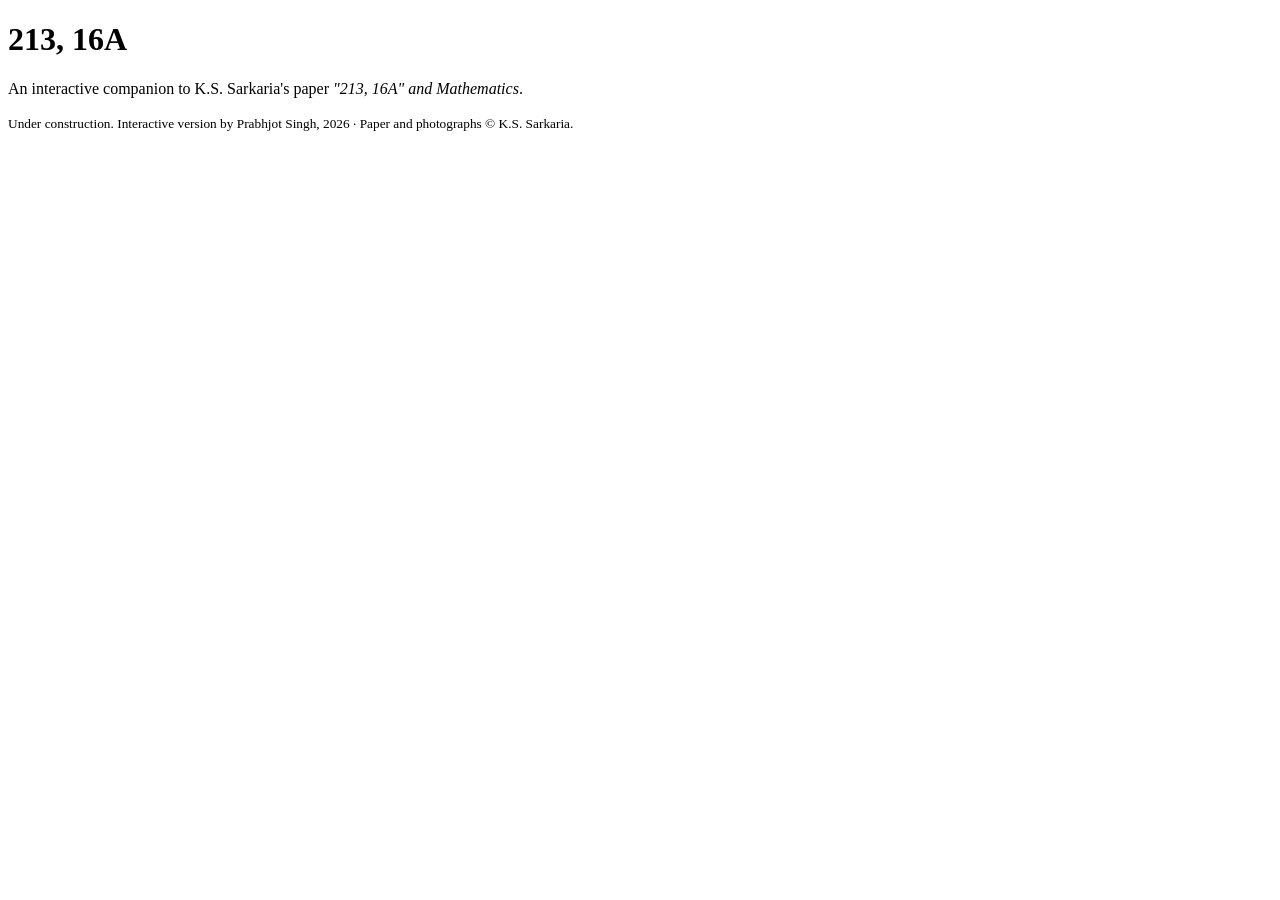
==== index.html @ 8a6ab175 "Initial scaffold for 213, 16A interactive tribute Placeholder index.html, MIT license with content c" ====
<!DOCTYPE html>
<html lang="en">
<head>
  <meta charset="UTF-8">
  <meta name="viewport" content="width=device-width, initial-scale=1.0">
  <title>213, 16A &mdash; A House of Mathematics</title>
  <meta name="description" content="An interactive tour of K.S. Sarkaria's paper '213, 16A' and Mathematics.">
</head>
<body>
  <h1>213, 16A</h1>
  <p>An interactive companion to K.S. Sarkaria's paper <em>"213, 16A" and Mathematics</em>.</p>
  <p><small>Under construction. Interactive version by Prabhjot Singh, 2026 &middot; Paper and photographs &copy; K.S. Sarkaria.</small></p>
</body>
</html>
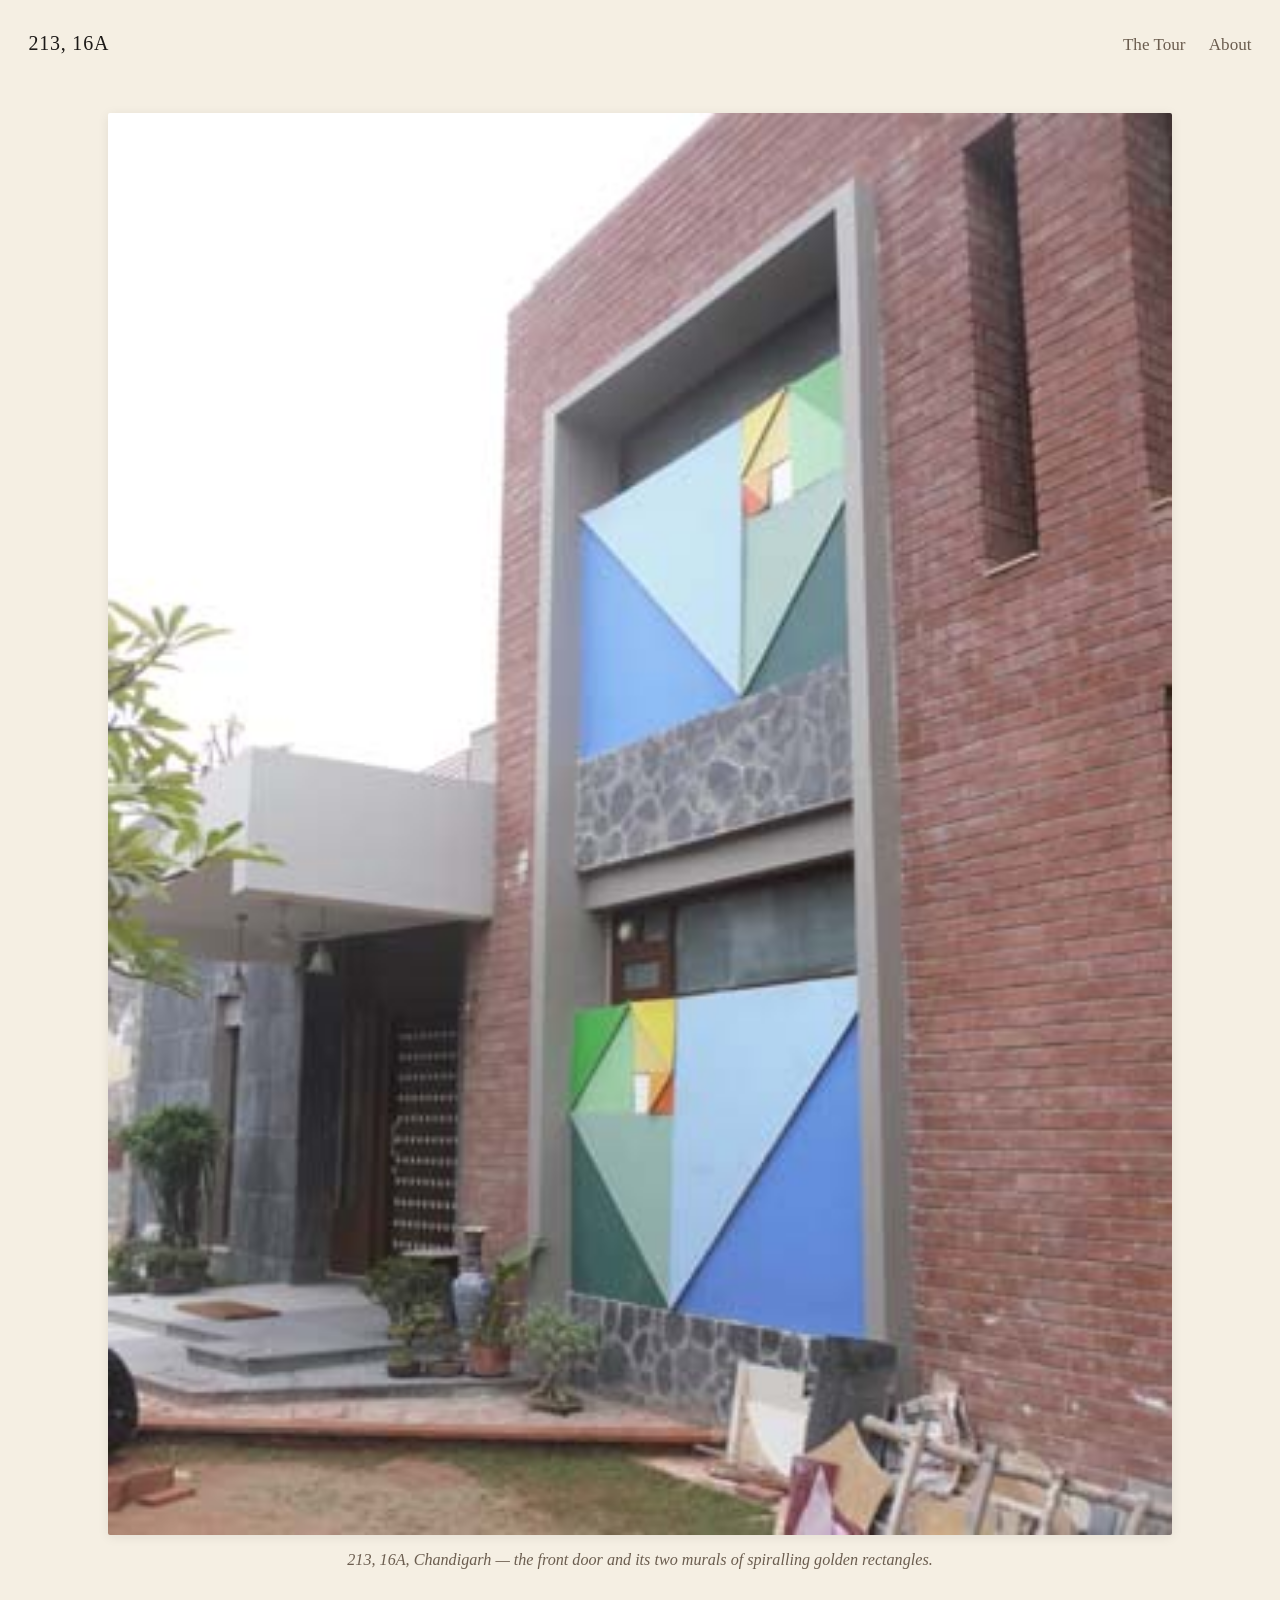
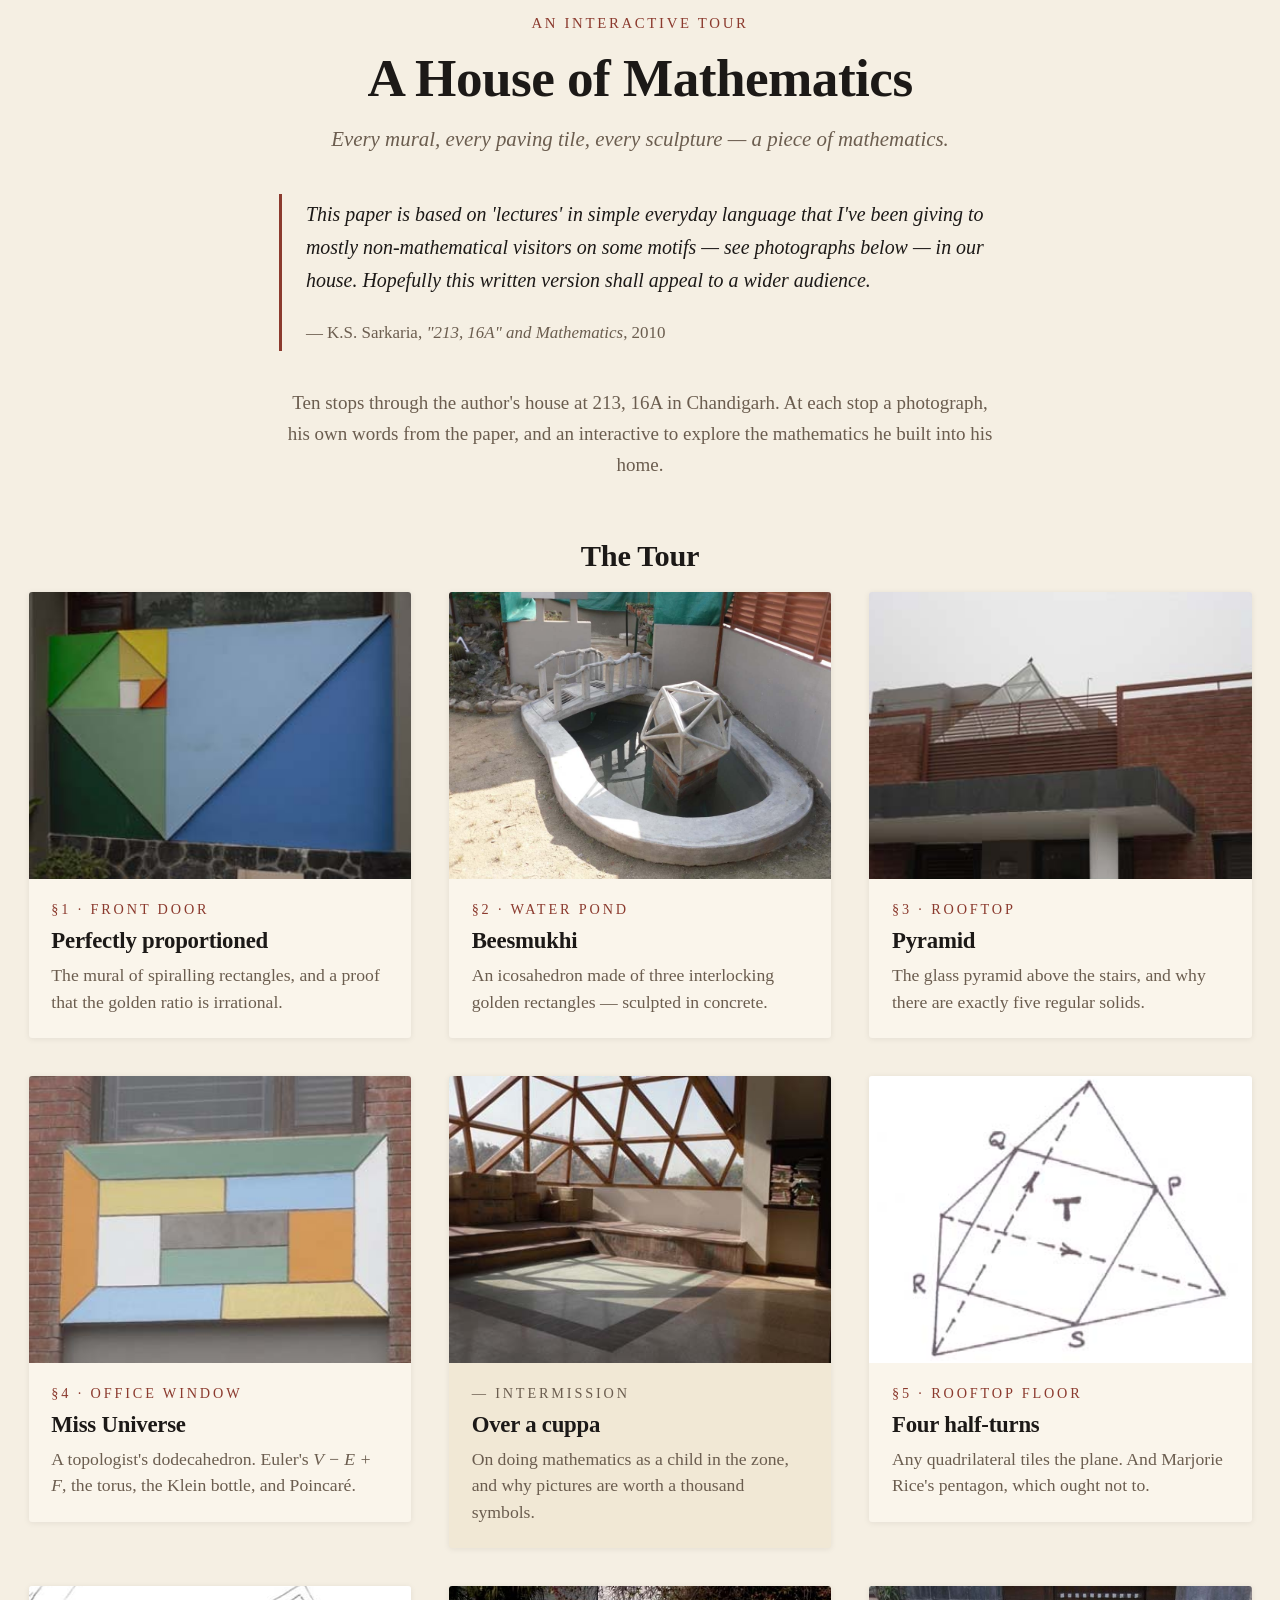
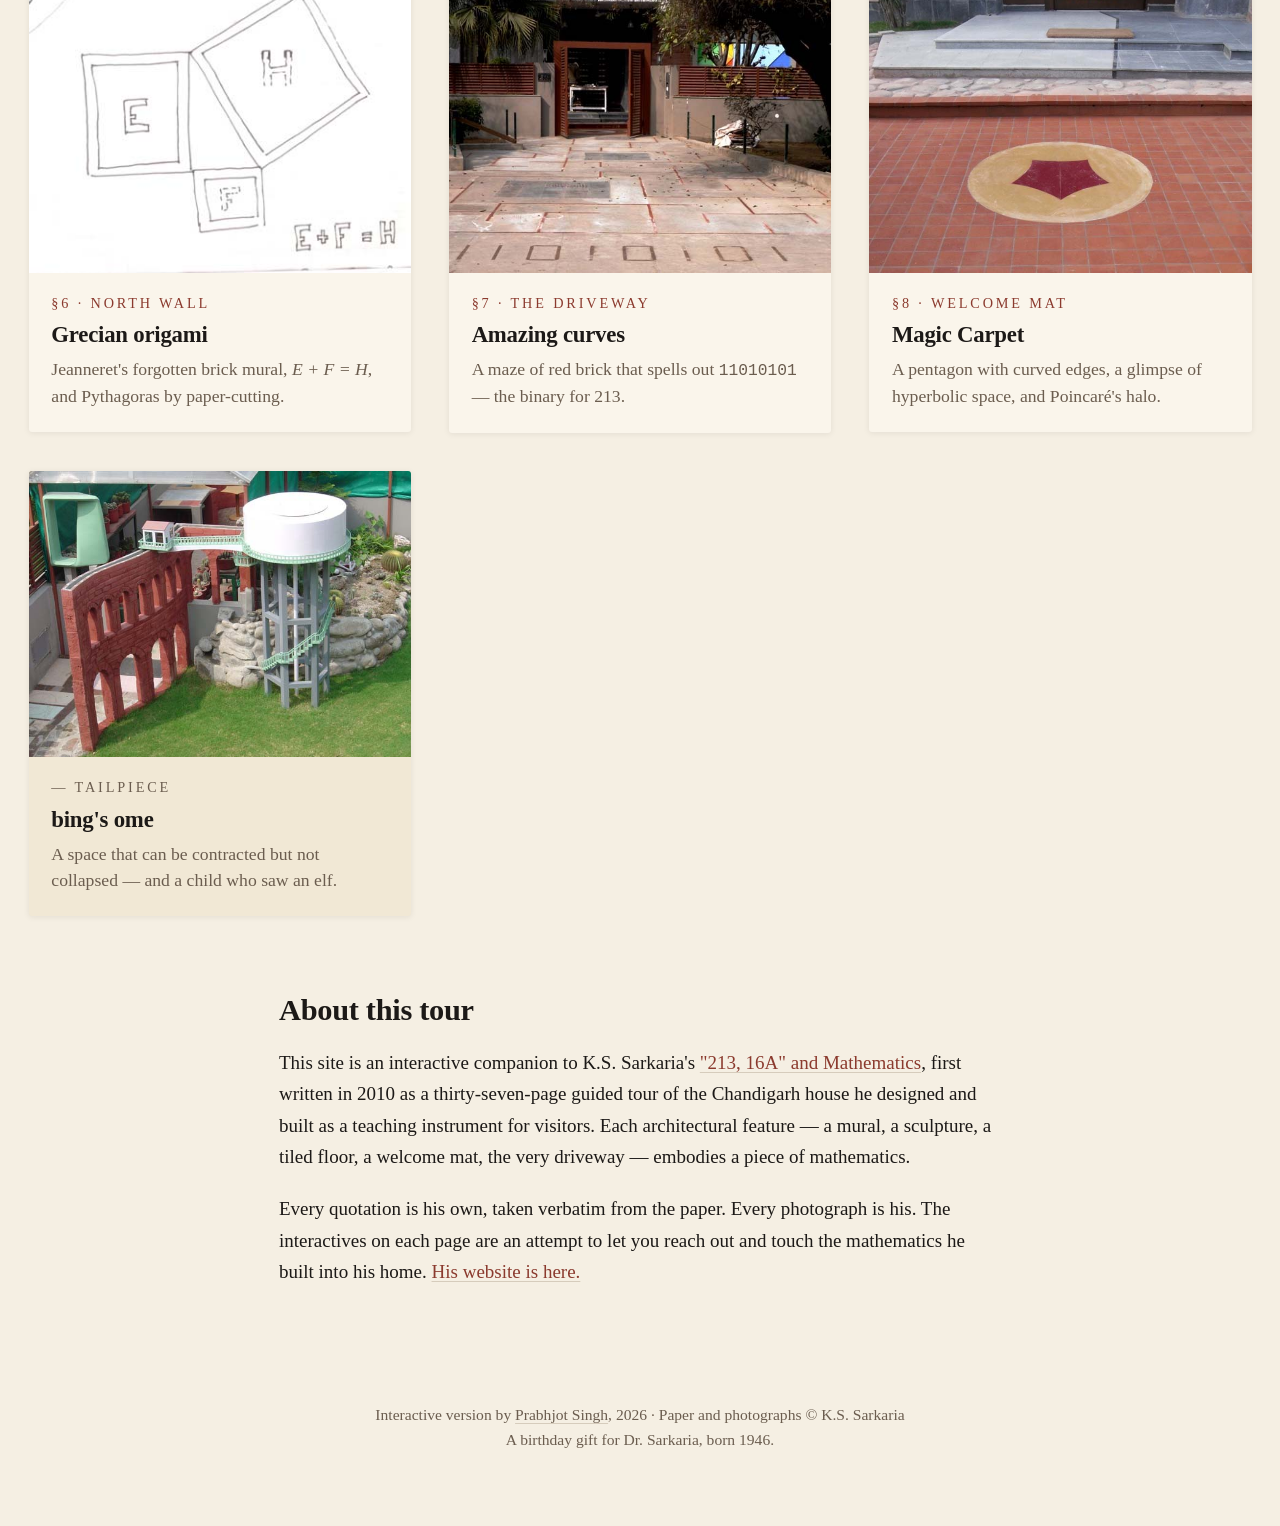
==== commit bca157a0: "Build landing page, CSS design system, and §1 Perfectly proportioned interactive - Warm paper aesthe" ====
--- a/index.html
+++ b/index.html
@@ -3,12 +3,170 @@
 <head>
   <meta charset="UTF-8">
   <meta name="viewport" content="width=device-width, initial-scale=1.0">
-  <title>213, 16A &mdash; A House of Mathematics</title>
-  <meta name="description" content="An interactive tour of K.S. Sarkaria's paper '213, 16A' and Mathematics.">
+  <title>213, 16A — A House of Mathematics</title>
+  <meta name="description" content="An interactive tour of K.S. Sarkaria's paper '213, 16A' and Mathematics, in which every feature of a house in Chandigarh embodies a piece of mathematics.">
+  <link rel="stylesheet" href="assets/css/site.css">
 </head>
 <body>
-  <h1>213, 16A</h1>
-  <p>An interactive companion to K.S. Sarkaria's paper <em>"213, 16A" and Mathematics</em>.</p>
-  <p><small>Under construction. Interactive version by Prabhjot Singh, 2026 &middot; Paper and photographs &copy; K.S. Sarkaria.</small></p>
+  <header class="site-header">
+    <a class="brand" href="index.html">213, 16A</a>
+    <nav>
+      <a href="#stops">The Tour</a>
+      <a href="#about">About</a>
+    </nav>
+  </header>
+
+  <main>
+    <section class="hero">
+      <figure>
+        <img src="assets/photos/213-001-000.jpg" alt="The front facade of 213, 16A — tall red-brick walls with two mural panels of blue, green, and ochre rectangles spiralling inwards in golden-ratio proportion.">
+        <figcaption>213, 16A, Chandigarh — the front door and its two murals of spiralling golden rectangles.</figcaption>
+      </figure>
+    </section>
+
+    <section class="tour-intro">
+      <p class="eyebrow">An interactive tour</p>
+      <h1>A House of Mathematics</h1>
+      <p class="subtitle">Every mural, every paving tile, every sculpture — a piece of mathematics.</p>
+
+      <blockquote>
+        <p>This paper is based on 'lectures' in simple everyday language that I've been giving to mostly non-mathematical visitors on some motifs — see photographs below — in our house. Hopefully this written version shall appeal to a wider audience.</p>
+        <cite>K.S. Sarkaria, <em>"213, 16A" and Mathematics</em>, 2010</cite>
+      </blockquote>
+
+      <p class="muted">Ten stops through the author's house at 213, 16A in Chandigarh. At each stop a photograph, his own words from the paper, and an interactive to explore the mathematics he built into his home.</p>
+    </section>
+
+    <h2 id="stops" class="center" style="margin-top:3rem;">The Tour</h2>
+
+    <ol class="tour-stops">
+      <li>
+        <a class="tour-stop" href="mural.html">
+          <img class="thumb" src="assets/photos/213-001-001.jpg" alt="" loading="lazy">
+          <div class="body">
+            <div class="stop-num">§1 · Front door</div>
+            <h3>Perfectly proportioned</h3>
+            <p>The mural of spiralling rectangles, and a proof that the golden ratio is irrational.</p>
+          </div>
+        </a>
+      </li>
+
+      <li>
+        <a class="tour-stop" href="beesmukhi.html">
+          <img class="thumb" src="assets/photos/213-003-006.jpg" alt="" loading="lazy">
+          <div class="body">
+            <div class="stop-num">§2 · Water pond</div>
+            <h3>Beesmukhi</h3>
+            <p>An icosahedron made of three interlocking golden rectangles — sculpted in concrete.</p>
+          </div>
+        </a>
+      </li>
+
+      <li>
+        <a class="tour-stop" href="pyramid.html">
+          <img class="thumb" src="assets/photos/213-005-010.jpg" alt="" loading="lazy">
+          <div class="body">
+            <div class="stop-num">§3 · Rooftop</div>
+            <h3>Pyramid</h3>
+            <p>The glass pyramid above the stairs, and why there are exactly five regular solids.</p>
+          </div>
+        </a>
+      </li>
+
+      <li>
+        <a class="tour-stop" href="eyes.html">
+          <img class="thumb" src="assets/photos/213-008-015.jpg" alt="" loading="lazy">
+          <div class="body">
+            <div class="stop-num">§4 · Office window</div>
+            <h3>Miss Universe</h3>
+            <p>A topologist's dodecahedron. Euler's <em>V − E + F</em>, the torus, the Klein bottle, and Poincaré.</p>
+          </div>
+        </a>
+      </li>
+
+      <li>
+        <a class="tour-stop intermission" href="intermission.html">
+          <img class="thumb" src="assets/photos/213-014-022.jpg" alt="" loading="lazy">
+          <div class="body">
+            <div class="stop-num">— Intermission</div>
+            <h3>Over a cuppa</h3>
+            <p>On doing mathematics as a child in the zone, and why pictures are worth a thousand symbols.</p>
+          </div>
+        </a>
+      </li>
+
+      <li>
+        <a class="tour-stop" href="fourhalfturns.html">
+          <img class="thumb" src="assets/photos/213-016-027.jpg" alt="" loading="lazy">
+          <div class="body">
+            <div class="stop-num">§5 · Rooftop floor</div>
+            <h3>Four half-turns</h3>
+            <p>Any quadrilateral tiles the plane. And Marjorie Rice's pentagon, which ought not to.</p>
+          </div>
+        </a>
+      </li>
+
+      <li>
+        <a class="tour-stop" href="grecianorigami.html">
+          <img class="thumb" src="assets/photos/213-018-032.jpg" alt="" loading="lazy">
+          <div class="body">
+            <div class="stop-num">§6 · North wall</div>
+            <h3>Grecian origami</h3>
+            <p>Jeanneret's forgotten brick mural, <em>E + F = H</em>, and Pythagoras by paper-cutting.</p>
+          </div>
+        </a>
+      </li>
+
+      <li>
+        <a class="tour-stop" href="amazingcurves.html">
+          <img class="thumb" src="assets/photos/213-022-039.jpg" alt="" loading="lazy">
+          <div class="body">
+            <div class="stop-num">§7 · The driveway</div>
+            <h3>Amazing curves</h3>
+            <p>A maze of red brick that spells out <span class="mono">11010101</span> — the binary for 213.</p>
+          </div>
+        </a>
+      </li>
+
+      <li>
+        <a class="tour-stop" href="magiccarpet.html">
+          <img class="thumb" src="assets/photos/213-026-047.jpg" alt="" loading="lazy">
+          <div class="body">
+            <div class="stop-num">§8 · Welcome mat</div>
+            <h3>Magic Carpet</h3>
+            <p>A pentagon with curved edges, a glimpse of hyperbolic space, and Poincaré's halo.</p>
+          </div>
+        </a>
+      </li>
+
+      <li>
+        <a class="tour-stop tailpiece" href="tailpiece.html">
+          <img class="thumb" src="assets/photos/213-033-063.jpg" alt="" loading="lazy">
+          <div class="body">
+            <div class="stop-num">— Tailpiece</div>
+            <h3>bing's ome</h3>
+            <p>A space that can be contracted but not collapsed — and a child who saw an elf.</p>
+          </div>
+        </a>
+      </li>
+    </ol>
+
+    <section id="about" class="prose" style="margin-top:4rem;">
+      <h2>About this tour</h2>
+      <p>
+        This site is an interactive companion to K.S. Sarkaria's <a href="https://kssarkaria.org/docs/213.pdf">"213, 16A" and Mathematics</a>, first written in 2010 as a thirty-seven-page guided tour of the Chandigarh house he designed and built as a teaching instrument for visitors. Each architectural feature — a mural, a sculpture, a tiled floor, a welcome mat, the very driveway — embodies a piece of mathematics.
+      </p>
+      <p>
+        Every quotation is his own, taken verbatim from the paper. Every photograph is his. The interactives on each page are an attempt to let you reach out and touch the mathematics he built into his home. <a href="https://kssarkaria.org/">His website is here.</a>
+      </p>
+    </section>
+  </main>
+
+  <footer class="site-footer">
+    <p>
+      Interactive version by <a href="https://github.com/prabhjot-singh/kssarkaria-213">Prabhjot Singh</a>, 2026 · Paper and photographs © K.S. Sarkaria<br>
+      A birthday gift for Dr. Sarkaria, born 1946.
+    </p>
+  </footer>
 </body>
 </html>
--- a/assets/css/site.css
+++ b/assets/css/site.css
@@ -0,0 +1,472 @@
+/* 213, 16A — design system
+   Warm paper aesthetic, no external font loads, no trackers. */
+
+:root {
+  --bg: #f5efe3;
+  --bg-raised: #faf5eb;
+  --ink: #1c1917;
+  --ink-muted: #6b5d4f;
+  --ink-faint: #a69684;
+  --brick: #8b3a2e;
+  --brick-dark: #6b2a21;
+  --mural-blue: #6b8ba8;
+  --mural-green: #7a9670;
+  --mural-ochre: #c9a55c;
+  --rule: #d6ccbc;
+  --rule-soft: #e8ddc8;
+  --shadow: rgba(28, 25, 23, 0.08);
+  --max-prose: 38rem;
+  --max-wide: 56rem;
+  --max-full: 72rem;
+}
+
+* { box-sizing: border-box; }
+
+html {
+  background: var(--bg);
+  color: var(--ink);
+  font-family: "Iowan Old Style", "Palatino Linotype", Palatino, "Book Antiqua", Georgia, serif;
+  font-feature-settings: "kern", "liga", "onum";
+  font-size: 18px;
+  line-height: 1.65;
+  text-rendering: optimizeLegibility;
+  -webkit-font-smoothing: antialiased;
+}
+
+@media (min-width: 800px) { html { font-size: 19px; } }
+
+body {
+  margin: 0;
+  min-height: 100vh;
+  display: flex;
+  flex-direction: column;
+}
+
+a {
+  color: var(--brick);
+  text-decoration: underline;
+  text-decoration-color: var(--rule);
+  text-decoration-thickness: 1px;
+  text-underline-offset: 3px;
+  transition: text-decoration-color 0.15s ease;
+}
+a:hover { text-decoration-color: var(--brick); }
+
+h1, h2, h3, h4 {
+  font-weight: 600;
+  line-height: 1.2;
+  letter-spacing: -0.01em;
+  color: var(--ink);
+}
+
+h1 { font-size: 2.4rem; margin: 0 0 0.4em; }
+h2 { font-size: 1.6rem; margin: 2em 0 0.6em; }
+h3 { font-size: 1.25rem; margin: 1.6em 0 0.4em; }
+
+p, ul, ol { margin: 0 0 1.1em; }
+em, i { font-style: italic; }
+strong, b { font-weight: 600; }
+
+small { color: var(--ink-muted); font-size: 0.85em; }
+
+/* Layout */
+.site-header {
+  padding: 1.4rem 1.5rem 0.8rem;
+  max-width: var(--max-full);
+  margin: 0 auto;
+  width: 100%;
+  display: flex;
+  justify-content: space-between;
+  align-items: baseline;
+  gap: 1rem;
+  flex-wrap: wrap;
+}
+.site-header .brand {
+  font-size: 1.05rem;
+  letter-spacing: 0.04em;
+  color: var(--ink);
+  text-decoration: none;
+  font-variant-numeric: oldstyle-nums;
+}
+.site-header .brand:hover { color: var(--brick); }
+.site-header nav {
+  font-size: 0.9rem;
+  color: var(--ink-muted);
+}
+.site-header nav a {
+  color: var(--ink-muted);
+  margin-left: 1rem;
+  text-decoration: none;
+}
+.site-header nav a:hover { color: var(--brick); }
+
+main {
+  flex: 1;
+  padding: 1rem 1.5rem 3rem;
+  max-width: var(--max-full);
+  margin: 0 auto;
+  width: 100%;
+}
+
+.prose {
+  max-width: var(--max-prose);
+  margin-left: auto;
+  margin-right: auto;
+}
+
+.wide {
+  max-width: var(--max-wide);
+  margin-left: auto;
+  margin-right: auto;
+}
+
+/* Hero */
+.hero {
+  margin: 1rem 0 2rem;
+}
+.hero figure {
+  margin: 0;
+  max-width: var(--max-wide);
+  margin-left: auto;
+  margin-right: auto;
+}
+.hero img {
+  width: 100%;
+  height: auto;
+  display: block;
+  border-radius: 2px;
+  box-shadow: 0 2px 12px var(--shadow);
+}
+.hero figcaption {
+  font-size: 0.85rem;
+  color: var(--ink-muted);
+  font-style: italic;
+  text-align: center;
+  margin-top: 0.6rem;
+}
+
+/* Section numbering / eyebrow */
+.eyebrow {
+  font-size: 0.78rem;
+  letter-spacing: 0.18em;
+  text-transform: uppercase;
+  color: var(--brick);
+  margin: 0 0 0.6rem;
+  font-variant-numeric: oldstyle-nums;
+}
+
+/* Blockquote — his voice */
+blockquote {
+  margin: 1.8em 0;
+  padding: 0.2em 0 0.2em 1.2em;
+  border-left: 3px solid var(--brick);
+  color: var(--ink);
+  font-style: italic;
+  font-size: 1.05em;
+}
+blockquote p:last-child { margin-bottom: 0; }
+blockquote cite {
+  display: block;
+  margin-top: 0.6em;
+  font-style: normal;
+  font-size: 0.85em;
+  color: var(--ink-muted);
+}
+blockquote cite::before { content: "— "; }
+
+/* Figures in body */
+figure.photo {
+  margin: 1.8em 0;
+  max-width: var(--max-wide);
+}
+figure.photo img {
+  width: 100%;
+  height: auto;
+  display: block;
+  border-radius: 2px;
+  box-shadow: 0 2px 10px var(--shadow);
+}
+figure.photo figcaption {
+  font-size: 0.85rem;
+  font-style: italic;
+  color: var(--ink-muted);
+  margin-top: 0.6rem;
+  text-align: center;
+}
+
+.photo-pair {
+  display: grid;
+  grid-template-columns: 1fr;
+  gap: 1.2rem;
+  margin: 1.8em 0;
+}
+@media (min-width: 640px) {
+  .photo-pair { grid-template-columns: 1fr 1fr; }
+}
+.photo-pair figure { margin: 0; }
+
+/* The Tour (index page) */
+.tour-intro {
+  max-width: var(--max-prose);
+  margin: 2rem auto 3rem;
+  text-align: center;
+}
+.tour-intro h1 {
+  font-size: 2.8rem;
+  margin-bottom: 0.2em;
+}
+.tour-intro .subtitle {
+  color: var(--ink-muted);
+  font-style: italic;
+  font-size: 1.1rem;
+  margin-bottom: 2rem;
+}
+.tour-intro blockquote {
+  text-align: left;
+}
+
+.tour-stops {
+  list-style: none;
+  padding: 0;
+  margin: 0;
+  max-width: var(--max-full);
+  display: grid;
+  grid-template-columns: 1fr;
+  gap: 1.5rem;
+}
+@media (min-width: 720px) {
+  .tour-stops { grid-template-columns: 1fr 1fr; gap: 2rem; }
+}
+@media (min-width: 1100px) {
+  .tour-stops { grid-template-columns: 1fr 1fr 1fr; }
+}
+
+.tour-stop {
+  display: flex;
+  flex-direction: column;
+  text-decoration: none;
+  color: var(--ink);
+  background: var(--bg-raised);
+  border-radius: 3px;
+  overflow: hidden;
+  box-shadow: 0 1px 6px var(--shadow);
+  transition: transform 0.2s ease, box-shadow 0.2s ease;
+}
+.tour-stop:hover {
+  transform: translateY(-2px);
+  box-shadow: 0 4px 16px var(--shadow);
+}
+.tour-stop .thumb {
+  width: 100%;
+  aspect-ratio: 4 / 3;
+  object-fit: cover;
+  display: block;
+  background: var(--rule-soft);
+}
+.tour-stop .body {
+  padding: 1rem 1.2rem 1.2rem;
+}
+.tour-stop .stop-num {
+  font-size: 0.75rem;
+  letter-spacing: 0.2em;
+  text-transform: uppercase;
+  color: var(--brick);
+  font-variant-numeric: oldstyle-nums;
+}
+.tour-stop h3 {
+  margin: 0.3rem 0 0.4rem;
+  font-size: 1.2rem;
+  color: var(--ink);
+}
+.tour-stop p {
+  font-size: 0.93rem;
+  color: var(--ink-muted);
+  line-height: 1.5;
+  margin: 0;
+}
+.tour-stop.intermission,
+.tour-stop.tailpiece {
+  background: #f1e8d5;
+}
+.tour-stop.intermission .stop-num,
+.tour-stop.tailpiece .stop-num {
+  color: var(--ink-muted);
+}
+
+/* Interactive area */
+.interactive {
+  max-width: var(--max-wide);
+  margin: 2.5rem auto;
+  padding: 1.2rem;
+  background: var(--bg-raised);
+  border: 1px solid var(--rule);
+  border-radius: 3px;
+}
+.interactive h2 {
+  margin-top: 0;
+  font-size: 1.1rem;
+  letter-spacing: 0.06em;
+  text-transform: uppercase;
+  color: var(--ink-muted);
+}
+.interactive .canvas-wrap {
+  width: 100%;
+  background: var(--bg);
+  border-radius: 2px;
+  overflow: hidden;
+}
+.interactive svg, .interactive canvas {
+  display: block;
+  width: 100%;
+  height: auto;
+}
+.controls {
+  margin-top: 1rem;
+  display: flex;
+  flex-wrap: wrap;
+  align-items: center;
+  gap: 1rem;
+}
+.controls label {
+  font-size: 0.9rem;
+  color: var(--ink-muted);
+  display: flex;
+  align-items: center;
+  gap: 0.5rem;
+}
+.controls input[type="range"] {
+  flex: 1;
+  min-width: 10rem;
+  accent-color: var(--brick);
+}
+.controls button {
+  font: inherit;
+  padding: 0.4rem 0.9rem;
+  background: var(--bg);
+  color: var(--ink);
+  border: 1px solid var(--rule);
+  border-radius: 3px;
+  cursor: pointer;
+  transition: all 0.15s ease;
+}
+.controls button:hover { background: var(--brick); color: var(--bg-raised); border-color: var(--brick); }
+.controls .readout {
+  font-variant-numeric: tabular-nums oldstyle-nums;
+  color: var(--ink);
+  font-weight: 600;
+}
+
+/* Math bits */
+.math { font-family: "Iowan Old Style", Georgia, serif; font-style: italic; }
+code, kbd, pre, .mono {
+  font-family: "IBM Plex Mono", ui-monospace, SFMono-Regular, Menlo, Consolas, monospace;
+  font-size: 0.92em;
+  font-style: normal;
+}
+
+/* Details/summary "his own words" */
+details.his-words {
+  margin: 2.5rem auto;
+  max-width: var(--max-prose);
+  border-top: 1px solid var(--rule);
+  padding-top: 1.2rem;
+}
+details.his-words summary {
+  cursor: pointer;
+  font-size: 0.9rem;
+  letter-spacing: 0.08em;
+  text-transform: uppercase;
+  color: var(--brick);
+  list-style: none;
+  display: inline-block;
+  margin-bottom: 1rem;
+}
+details.his-words summary::-webkit-details-marker { display: none; }
+details.his-words summary::before {
+  content: "▸ ";
+  transition: transform 0.2s ease;
+  display: inline-block;
+}
+details.his-words[open] summary::before { content: "▾ "; }
+details.his-words .content {
+  border-left: 2px solid var(--rule);
+  padding-left: 1.2rem;
+}
+
+/* Footer nav */
+.section-footer {
+  margin-top: 4rem;
+  padding-top: 2rem;
+  border-top: 1px solid var(--rule);
+  display: flex;
+  justify-content: space-between;
+  align-items: center;
+  gap: 1rem;
+  font-size: 0.95rem;
+}
+.section-footer a { text-decoration: none; }
+.section-footer .prev::before { content: "← "; }
+.section-footer .next::after { content: " →"; }
+.section-footer .tour-home {
+  color: var(--ink-muted);
+  font-size: 0.9rem;
+}
+
+.site-footer {
+  max-width: var(--max-full);
+  margin: 0 auto;
+  padding: 2rem 1.5rem 3rem;
+  font-size: 0.82rem;
+  color: var(--ink-muted);
+  text-align: center;
+  line-height: 1.6;
+}
+.site-footer a { color: var(--ink-muted); }
+.site-footer a:hover { color: var(--brick); }
+
+/* Floor-plan SVG on landing */
+.floor-plan {
+  max-width: var(--max-wide);
+  margin: 2rem auto;
+  display: block;
+}
+.floor-plan text {
+  font-family: inherit;
+  font-size: 13px;
+  fill: var(--ink);
+}
+.floor-plan .label-num {
+  fill: var(--brick);
+  font-weight: 600;
+  font-size: 14px;
+}
+.floor-plan .wall { stroke: var(--ink); stroke-width: 2; fill: none; }
+.floor-plan .ground { fill: var(--rule-soft); stroke: var(--ink-faint); stroke-width: 1; }
+.floor-plan .hotspot {
+  fill: var(--brick);
+  cursor: pointer;
+  transition: fill 0.2s ease, r 0.2s ease;
+}
+.floor-plan .hotspot:hover { fill: var(--brick-dark); }
+.floor-plan a:hover .hotspot { r: 12; }
+
+/* Utilities */
+.center { text-align: center; }
+.muted { color: var(--ink-muted); }
+.spacer { height: 3rem; }
+.noscript-warning {
+  background: #fff3cd;
+  border: 1px solid #ffe69c;
+  color: #664d03;
+  padding: 0.8rem 1rem;
+  border-radius: 3px;
+  font-size: 0.9rem;
+  margin-bottom: 1.5rem;
+}
+
+/* Print */
+@media print {
+  .site-header nav, .section-footer, .controls { display: none; }
+  html { background: white; }
+  .interactive { break-inside: avoid; }
+}
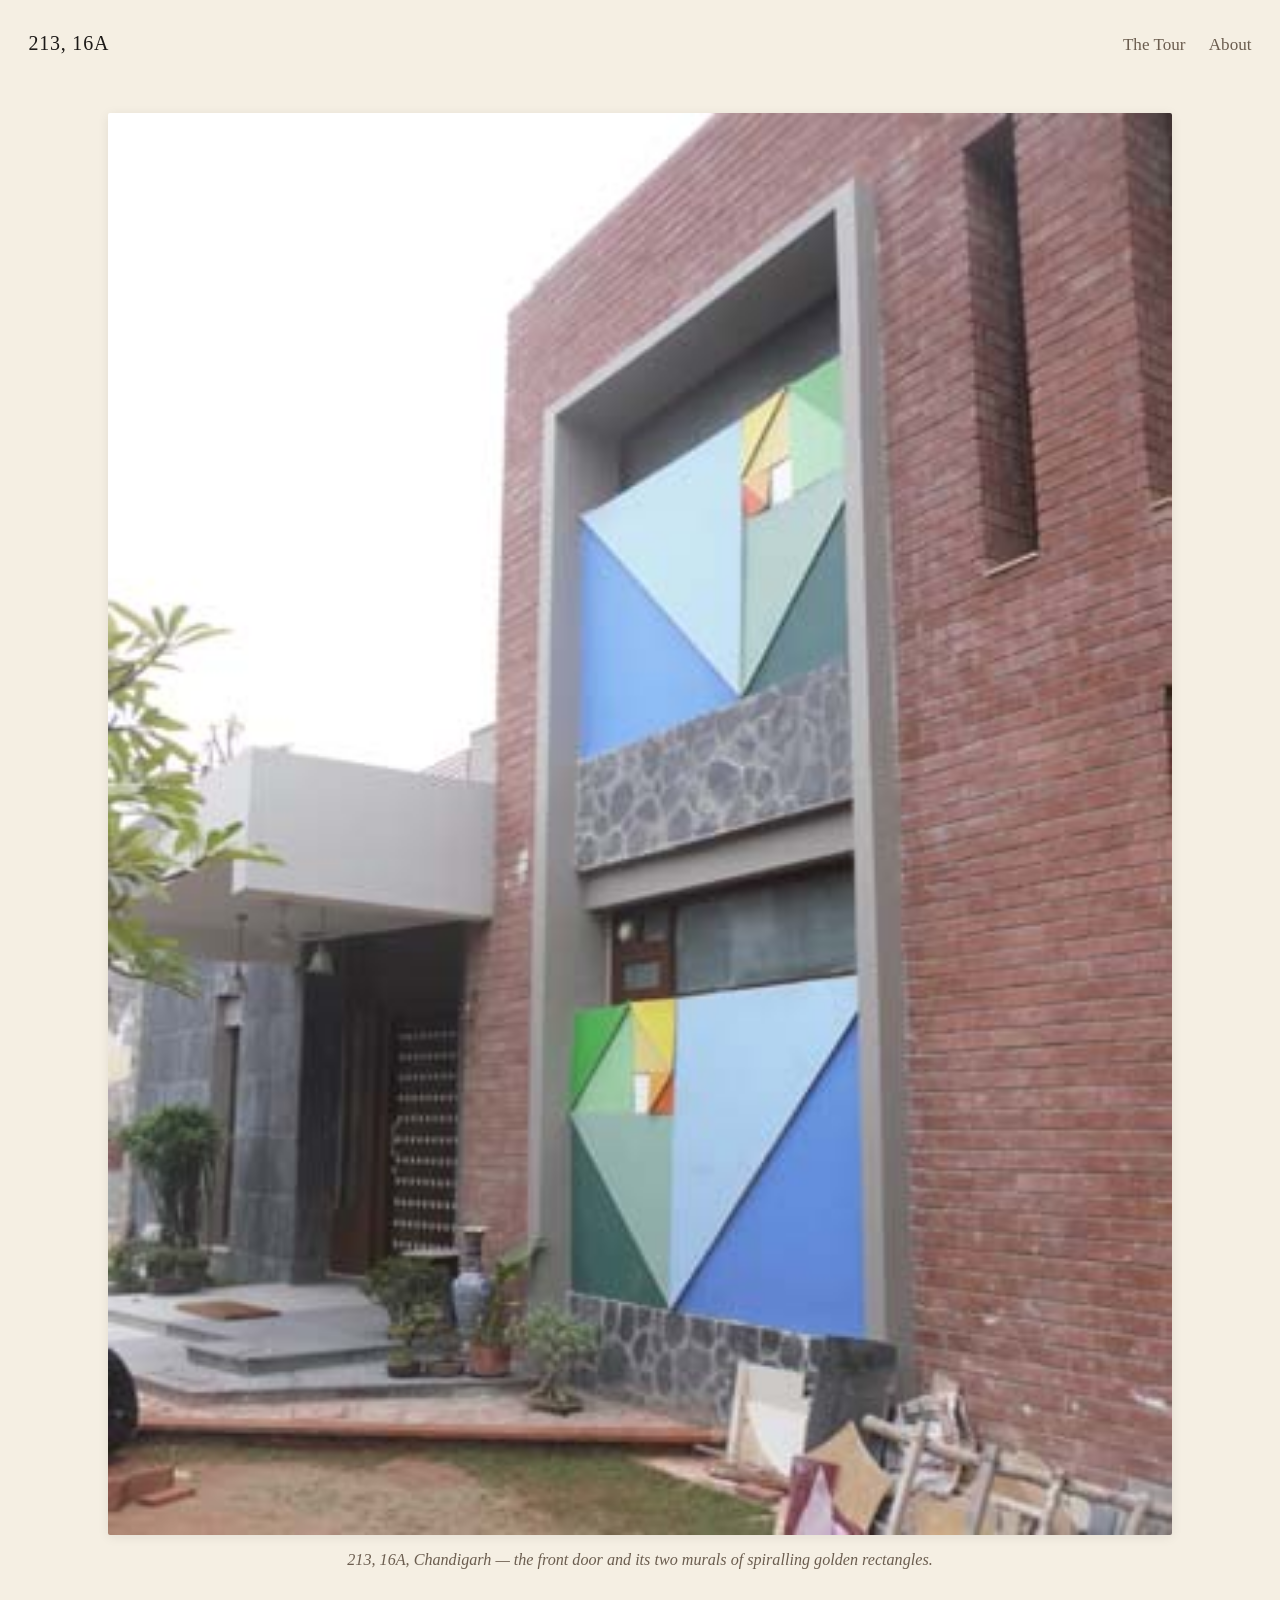
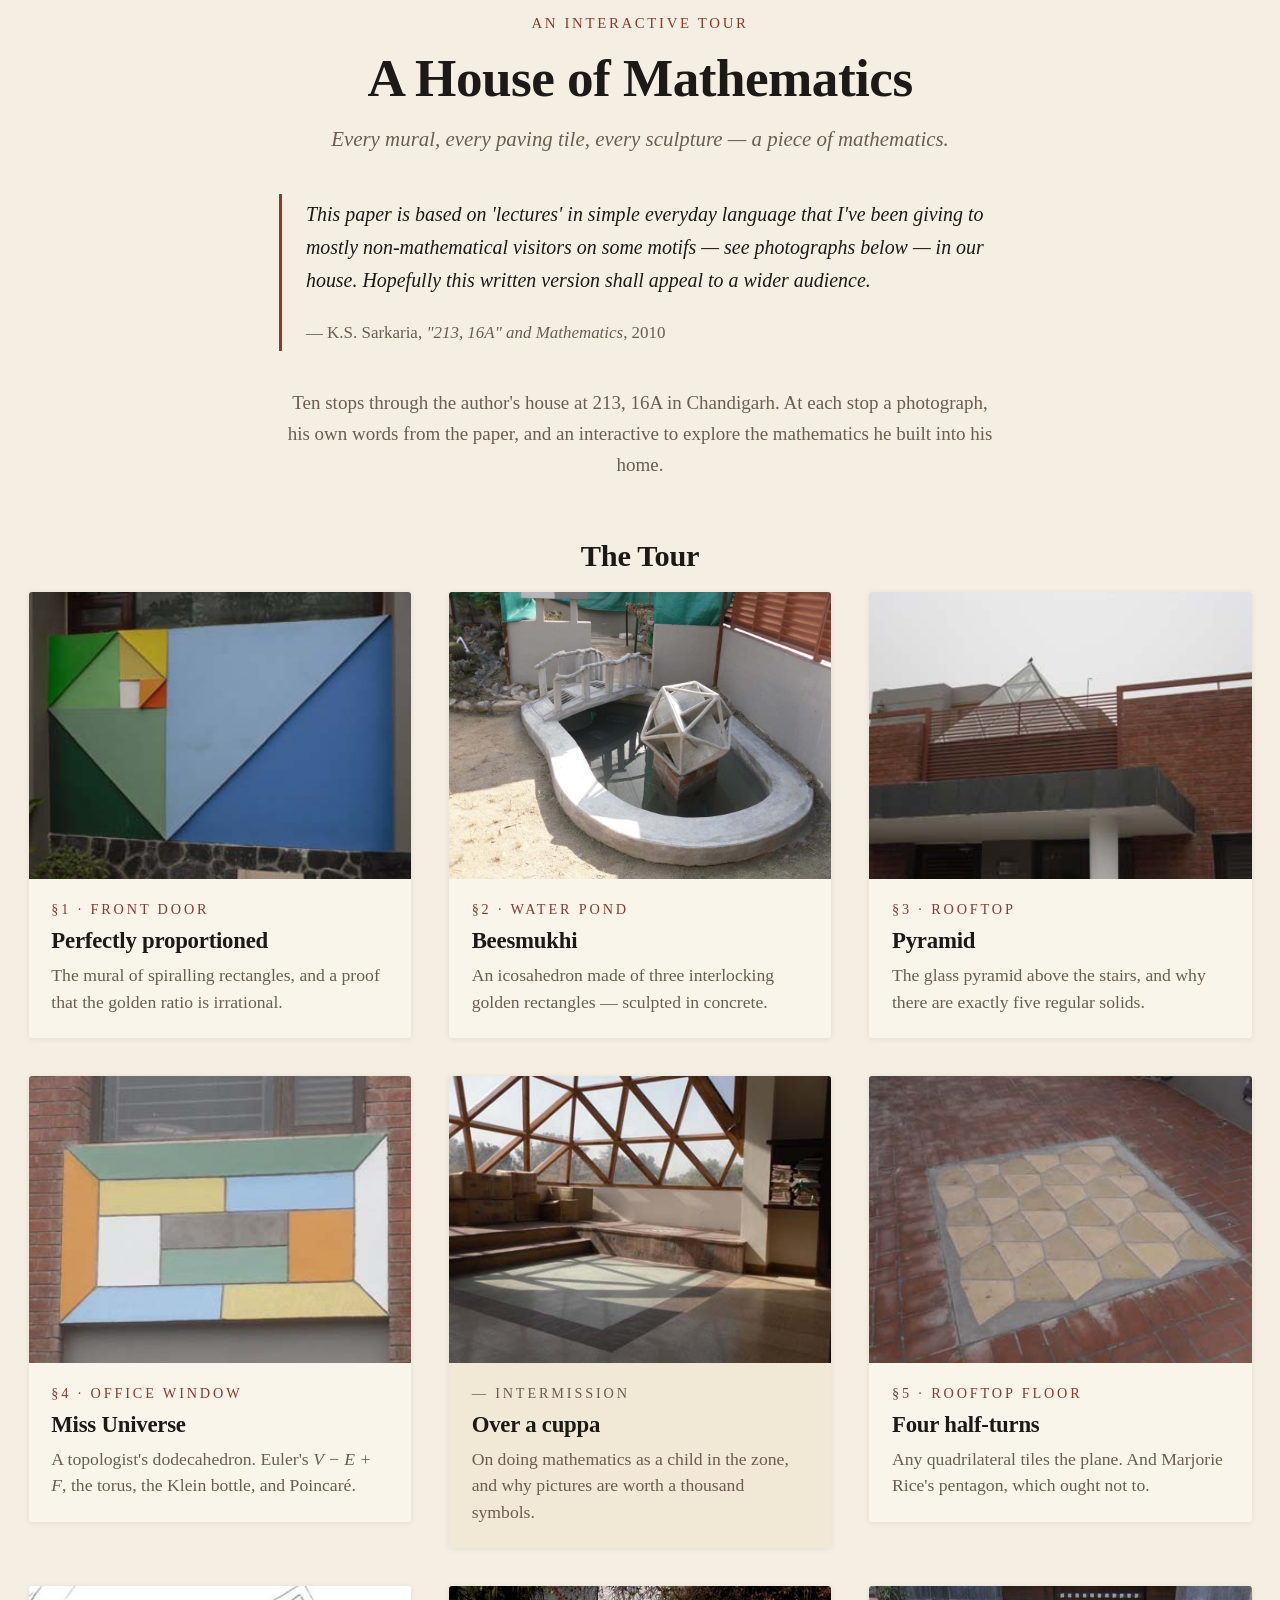
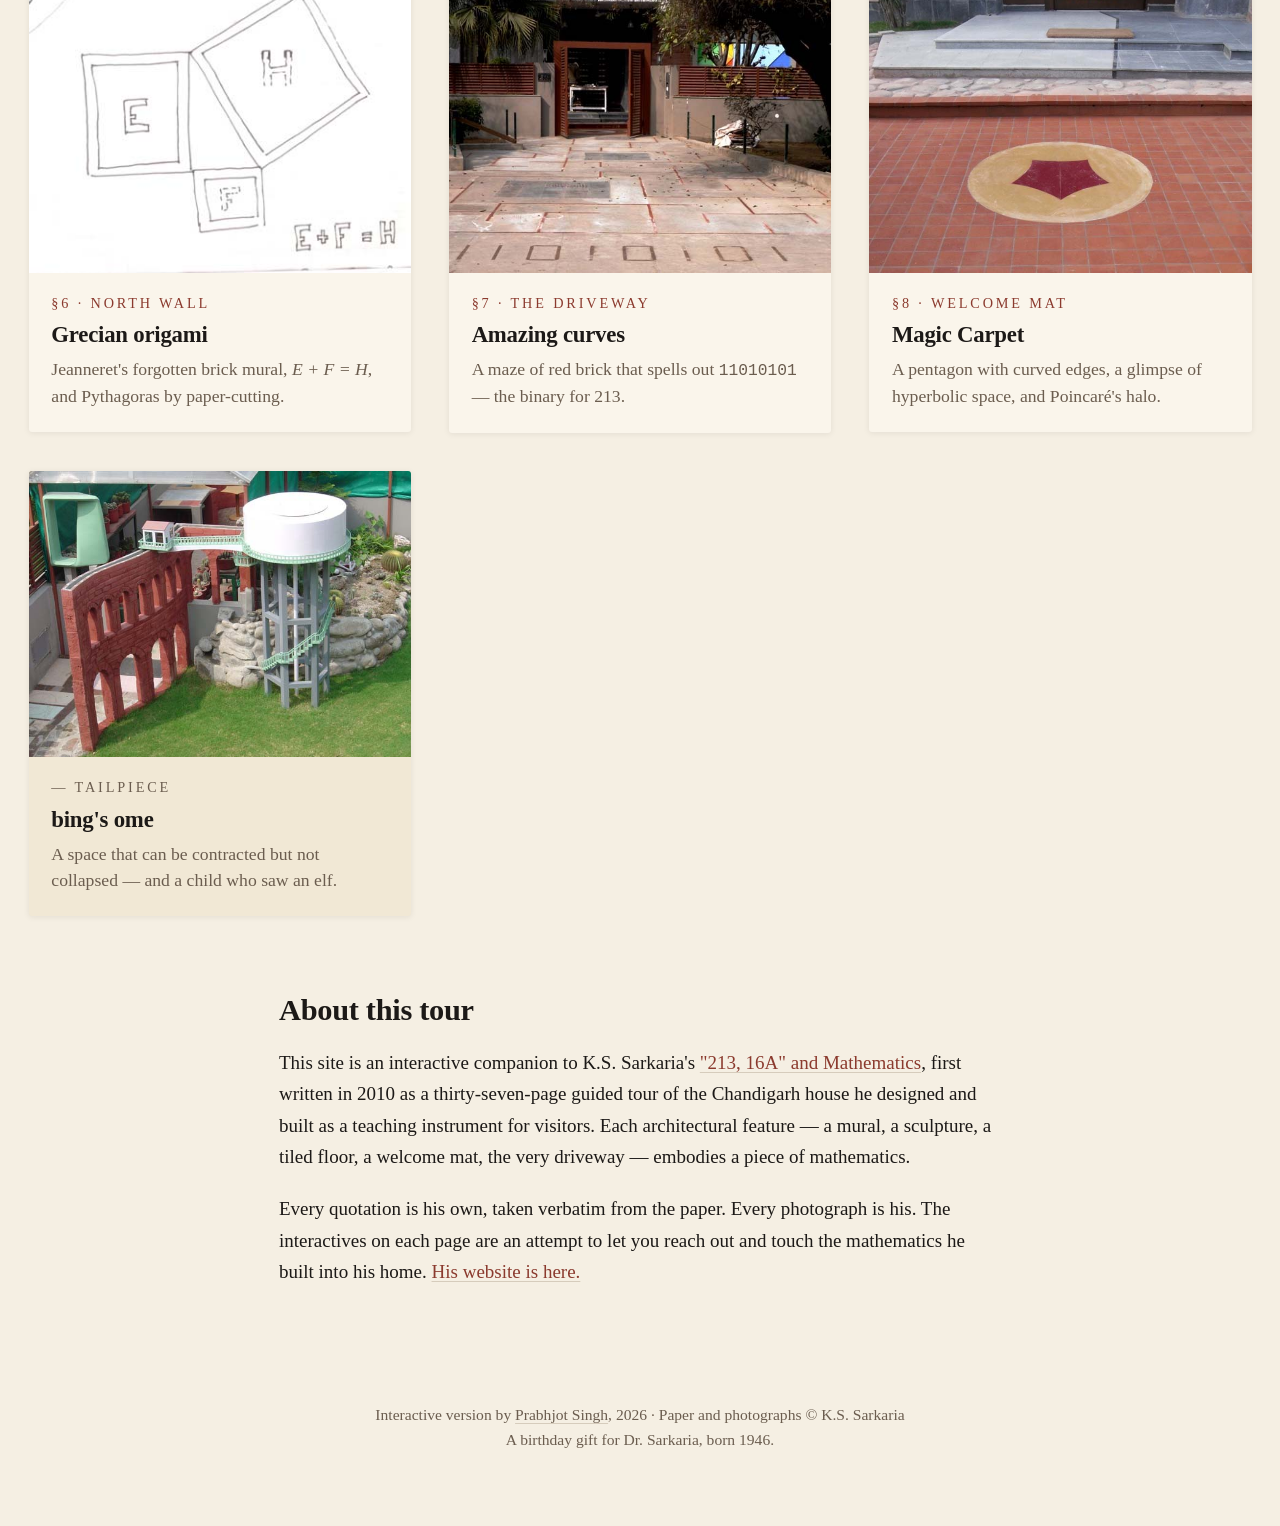
==== commit a5f6761a: "Use real rooftop tile photos for §5, clearer caption on tailpiece cave photo §5 hero swapped from a " ====
--- a/index.html
+++ b/index.html
@@ -97,7 +97,7 @@
 
       <li>
         <a class="tour-stop" href="fourhalfturns.html">
-          <img class="thumb" src="assets/photos/213-016-027.jpg" alt="" loading="lazy">
+          <img class="thumb" src="assets/photos/213-015-026.jpg" alt="" loading="lazy">
           <div class="body">
             <div class="stop-num">§5 · Rooftop floor</div>
             <h3>Four half-turns</h3>
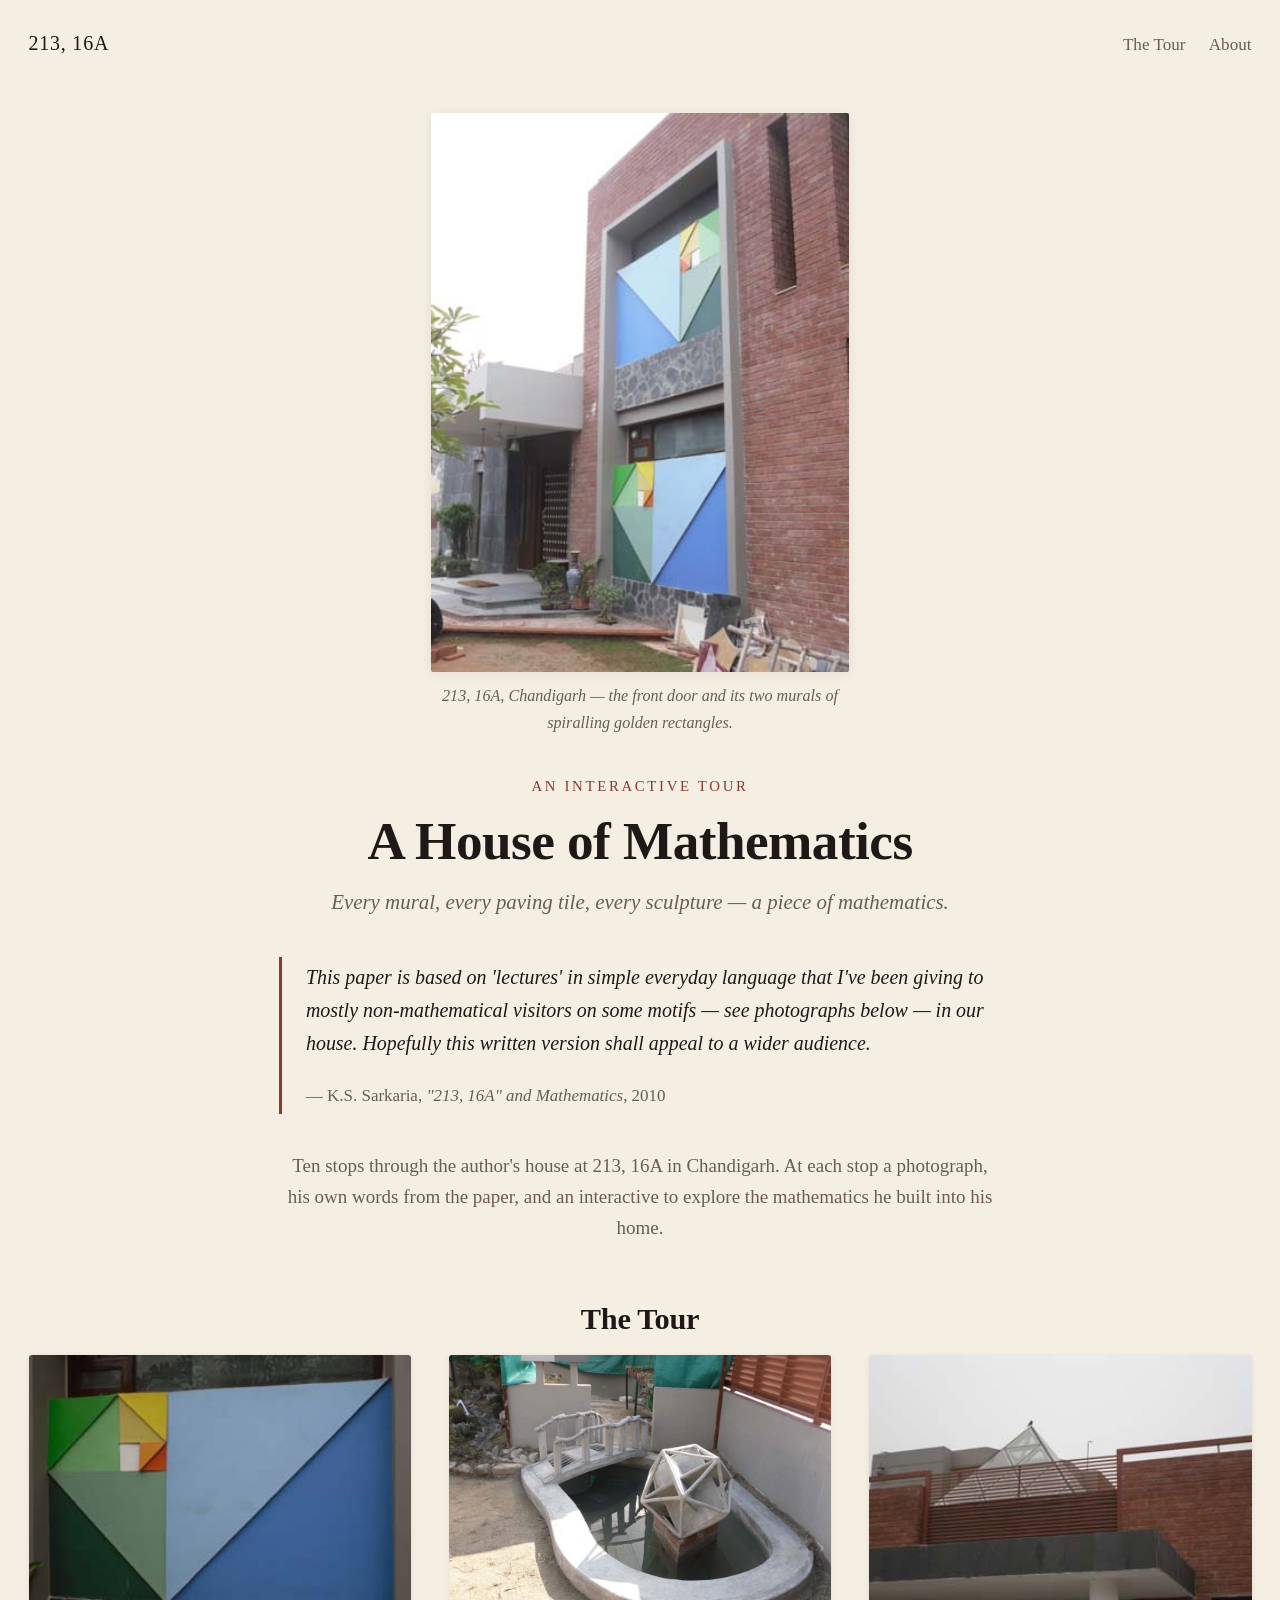
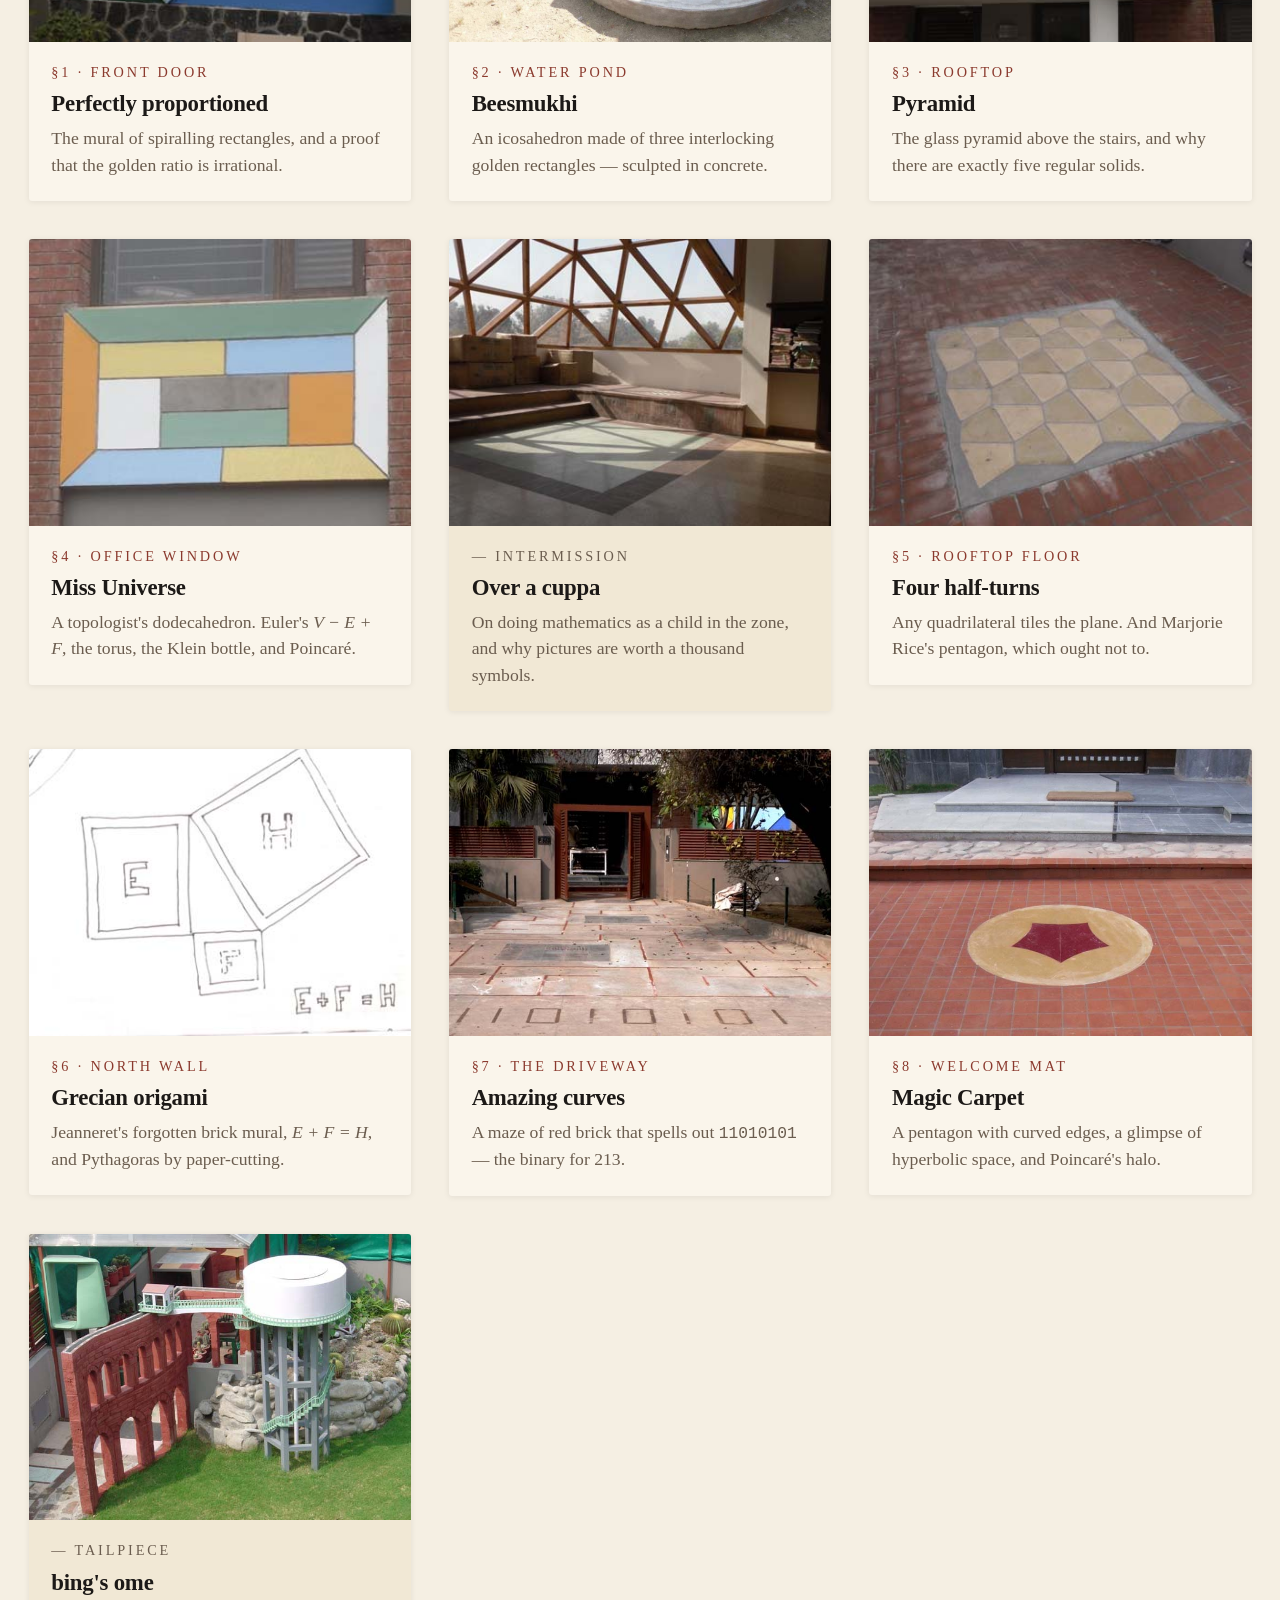
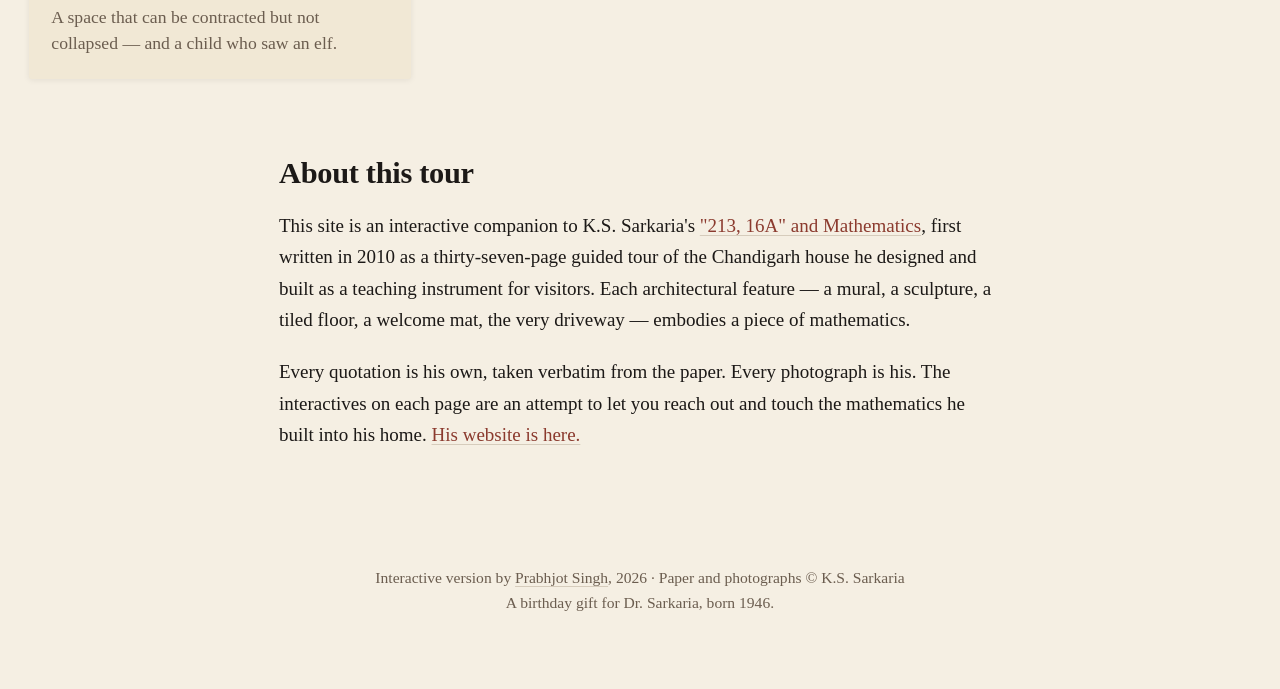
==== commit 3ee84bd0: "Shrink portrait hero on landing page to ~1/3 width The facade photo is portrait orientation, so at f" ====
--- a/index.html
+++ b/index.html
@@ -17,7 +17,7 @@
   </header>
 
   <main>
-    <section class="hero">
+    <section class="hero portrait">
       <figure>
         <img src="assets/photos/213-001-000.jpg" alt="The front facade of 213, 16A — tall red-brick walls with two mural panels of blue, green, and ochre rectangles spiralling inwards in golden-ratio proportion.">
         <figcaption>213, 16A, Chandigarh — the front door and its two murals of spiralling golden rectangles.</figcaption>
--- a/assets/css/site.css
+++ b/assets/css/site.css
@@ -125,10 +125,11 @@
   margin: 1rem 0 2rem;
 }
 .hero figure {
-  margin: 0;
+  margin: 0 auto;
   max-width: var(--max-wide);
-  margin-left: auto;
-  margin-right: auto;
+}
+.hero.portrait figure {
+  max-width: 22rem;
 }
 .hero img {
   width: 100%;
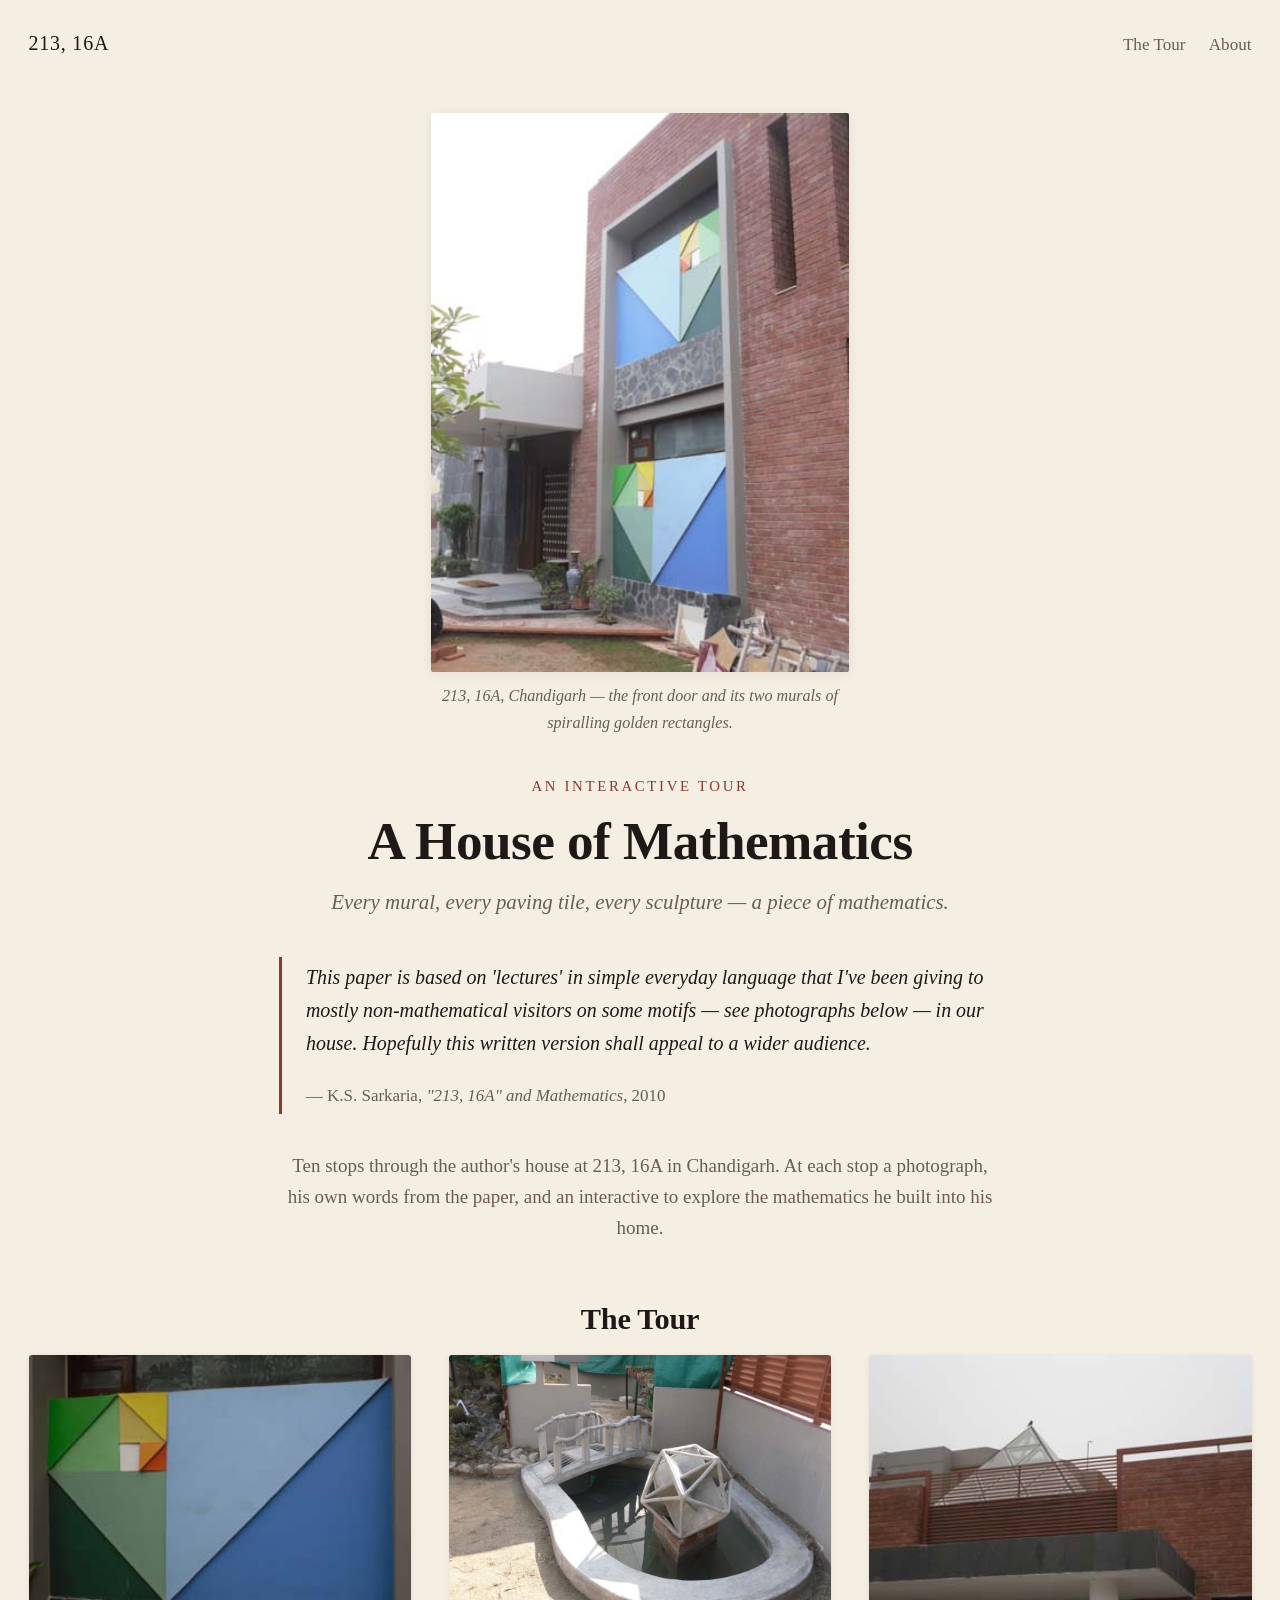
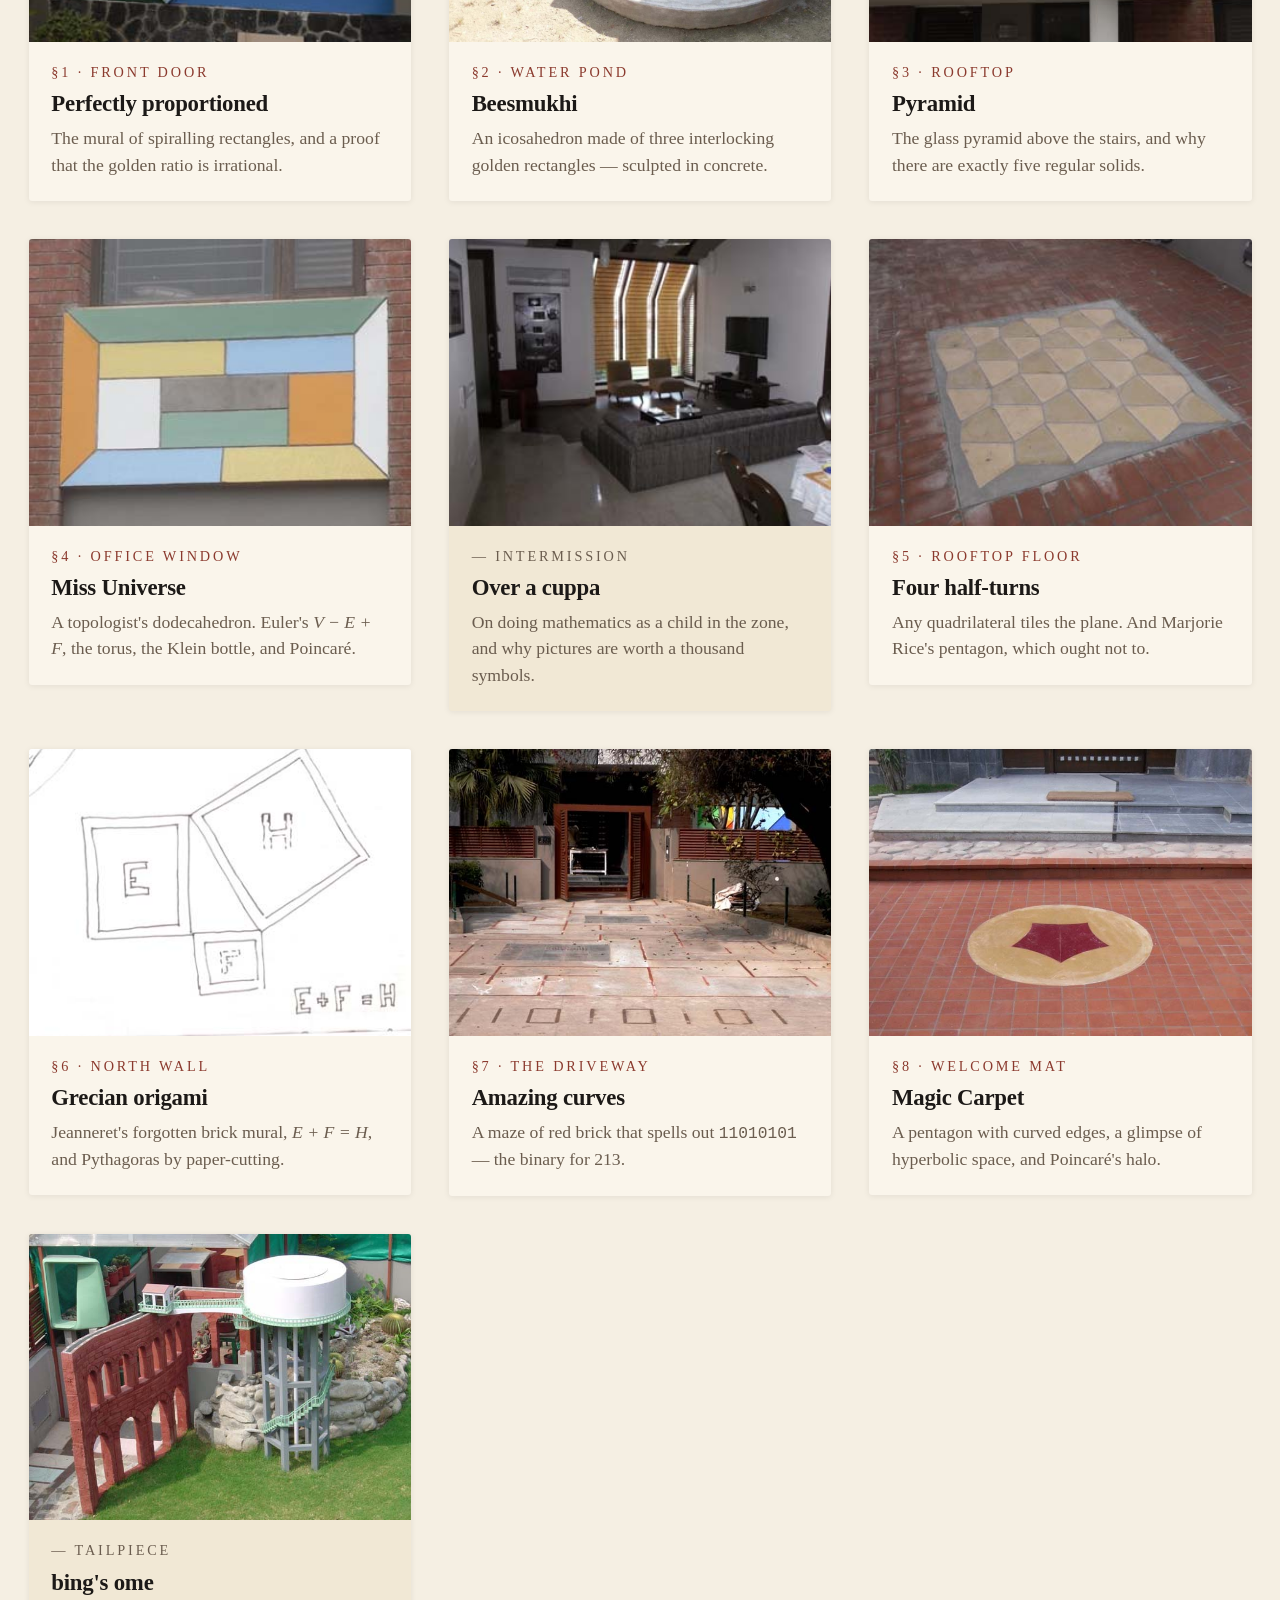
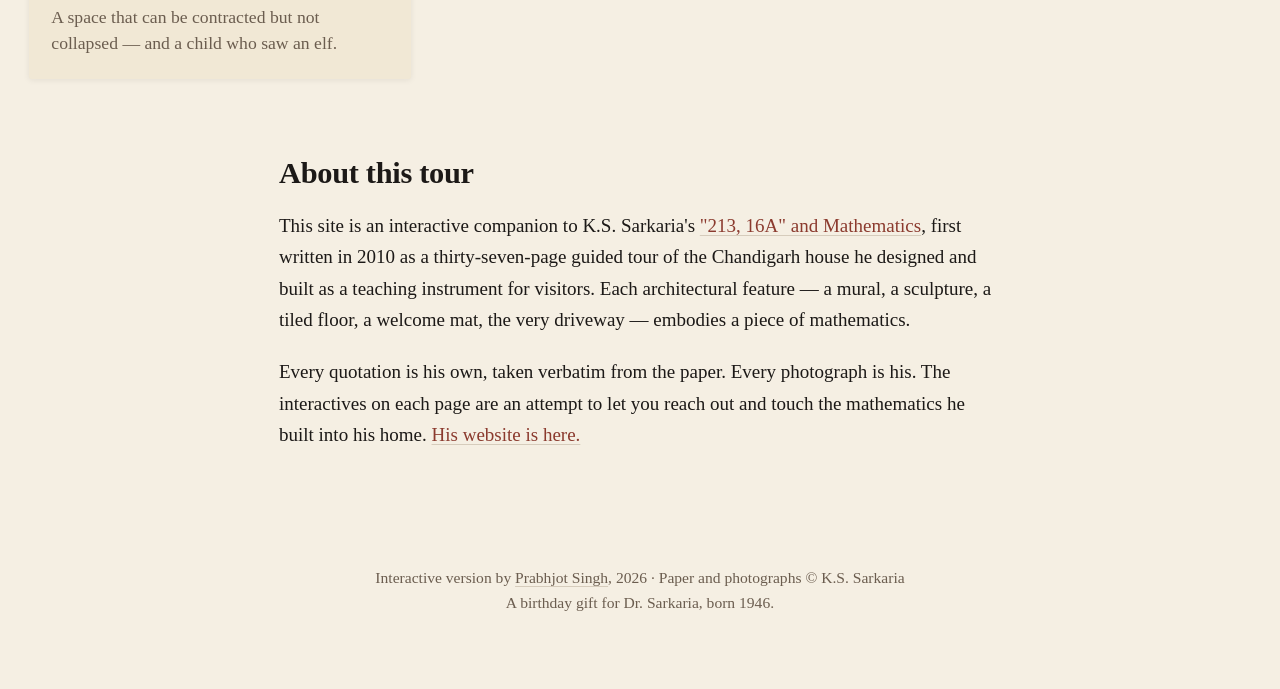
==== commit 69078836: "Fix intermission photo — swap pyramid-interior for actual skew room The intermission hero and landin" ====
--- a/index.html
+++ b/index.html
@@ -86,7 +86,7 @@
 
       <li>
         <a class="tour-stop intermission" href="intermission.html">
-          <img class="thumb" src="assets/photos/213-014-022.jpg" alt="" loading="lazy">
+          <img class="thumb" src="assets/photos/213-011-020.jpg" alt="" loading="lazy">
           <div class="body">
             <div class="stop-num">— Intermission</div>
             <h3>Over a cuppa</h3>
